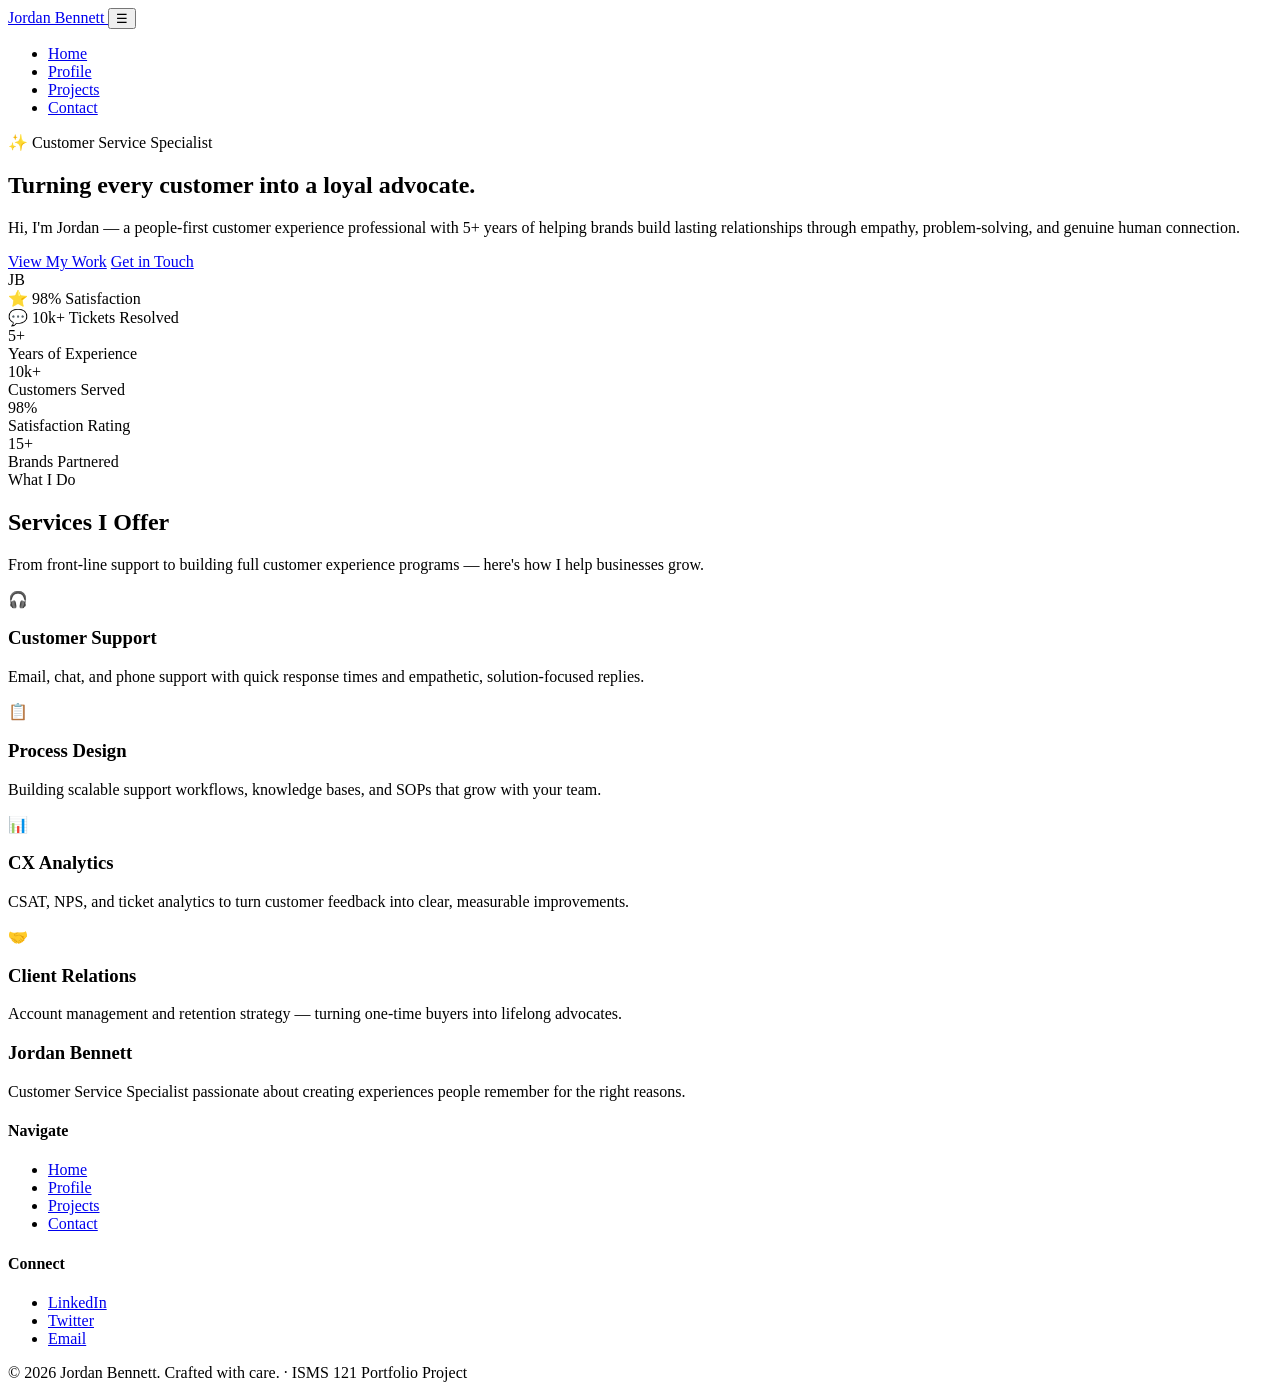
==== index.html @ a8de6290 "Home pages index added" ====
<!DOCTYPE html>
<html lang="en">
<head>
  <meta charset="UTF-8" />
  <meta name="viewport" content="width=device-width, initial-scale=1.0" />
  <meta name="description" content="Portfolio of Jordan Bennett — Customer Service Specialist passionate about creating meaningful customer experiences." />
  <title>Jordan Bennett — Customer Service Specialist</title>
  <link rel="stylesheet" href="styles.css" />
  <link rel="preconnect" href="https://fonts.googleapis.com" />
  <link rel="preconnect" href="https://fonts.gstatic.com" crossorigin />
  <link href="https://fonts.googleapis.com/css2?family=Playfair+Display:ital,wght@0,400;0,700;1,700&family=Poppins:wght@300;400;500;600;700&display=swap" rel="stylesheet" />
</head>
<body>

  <!-- ========== Navigation ========== -->
  <header class="navbar">
    <nav class="nav-wrapper" aria-label="Primary navigation">
      <a href="index.html" class="logo">
        <span class="logo-dot"></span>Jordan Bennett
      </a>
      <button class="menu-toggle" aria-label="Toggle menu" onclick="document.querySelector('.nav-links').classList.toggle('open')">☰</button>
      <ul class="nav-links">
        <li><a href="index.html" class="active">Home</a></li>
        <li><a href="profile.html">Profile</a></li>
        <li><a href="projects.html">Projects</a></li>
        <li><a href="contact.html">Contact</a></li>
      </ul>
    </nav>
  </header>

  <!-- ========== Hero Section ========== -->
  <main>
    <section class="hero">
      <div class="container hero-wrapper">
        <div class="hero-text fade-up">
          <span class="hero-tag">✨ Customer Service Specialist</span>
          <h1>Turning every customer into a <span class="accent">loyal advocate</span>.</h1>
          <p class="hero-subtitle">
            Hi, I'm Jordan — a people-first customer experience professional with 5+ years of
            helping brands build lasting relationships through empathy, problem-solving, and
            genuine human connection.
          </p>
          <div class="hero-cta">
            <a href="projects.html" class="btn">View My Work</a>
            <a href="contact.html" class="btn btn-outline">Get in Touch</a>
          </div>
        </div>

        <div class="hero-image fade-up delay-2">
          <div class="hero-image-wrap">
            <div class="hero-avatar">JB</div>
            <div class="floating-card card-1">
              <span class="emoji">⭐</span>
              <span>98% Satisfaction</span>
            </div>
            <div class="floating-card card-2">
              <span class="emoji">💬</span>
              <span>10k+ Tickets Resolved</span>
            </div>
          </div>
        </div>
      </div>
    </section>

    <!-- ========== Stats Section ========== -->
    <section class="stats">
      <div class="container">
        <div class="stats-grid">
          <div class="stat-item">
            <div class="stat-number">5+</div>
            <div class="stat-label">Years of Experience</div>
          </div>
          <div class="stat-item">
            <div class="stat-number">10k+</div>
            <div class="stat-label">Customers Served</div>
          </div>
          <div class="stat-item">
            <div class="stat-number">98%</div>
            <div class="stat-label">Satisfaction Rating</div>
          </div>
          <div class="stat-item">
            <div class="stat-number">15+</div>
            <div class="stat-label">Brands Partnered</div>
          </div>
        </div>
      </div>
    </section>

    <!-- ========== What I Do Section ========== -->
    <section class="section">
      <div class="container">
        <div class="section-header">
          <span class="section-label">What I Do</span>
          <h2 class="section-title">Services I Offer</h2>
          <p class="section-subtitle">
            From front-line support to building full customer experience programs — here's how I help businesses grow.
          </p>
        </div>

        <div class="skills-grid">
          <article class="skill-card">
            <div class="skill-icon">🎧</div>
            <h3>Customer Support</h3>
            <p>Email, chat, and phone support with quick response times and empathetic, solution-focused replies.</p>
          </article>

          <article class="skill-card">
            <div class="skill-icon">📋</div>
            <h3>Process Design</h3>
            <p>Building scalable support workflows, knowledge bases, and SOPs that grow with your team.</p>
          </article>

          <article class="skill-card">
            <div class="skill-icon">📊</div>
            <h3>CX Analytics</h3>
            <p>CSAT, NPS, and ticket analytics to turn customer feedback into clear, measurable improvements.</p>
          </article>

          <article class="skill-card">
            <div class="skill-icon">🤝</div>
            <h3>Client Relations</h3>
            <p>Account management and retention strategy — turning one-time buyers into lifelong advocates.</p>
          </article>
        </div>
      </div>
    </section>
  </main>

  <!-- ========== Footer ========== -->
  <footer class="footer">
    <div class="container">
      <div class="footer-content">
        <div class="footer-brand">
          <h3>Jordan Bennett</h3>
          <p>Customer Service Specialist passionate about creating experiences people remember for the right reasons.</p>
        </div>
        <div class="footer-links">
          <h4>Navigate</h4>
          <ul>
            <li><a href="index.html">Home</a></li>
            <li><a href="profile.html">Profile</a></li>
            <li><a href="projects.html">Projects</a></li>
            <li><a href="contact.html">Contact</a></li>
          </ul>
        </div>
        <div class="footer-links">
          <h4>Connect</h4>
          <ul>
            <li><a href="#">LinkedIn</a></li>
            <li><a href="#">Twitter</a></li>
            <li><a href="mailto:hello@jordanbennett.com">Email</a></li>
          </ul>
        </div>
      </div>
      <div class="footer-bottom">
        &copy; 2026 Jordan Bennett. Crafted with care. · ISMS 121 Portfolio Project
      </div>
    </div>
  </footer>

</body>
</html>
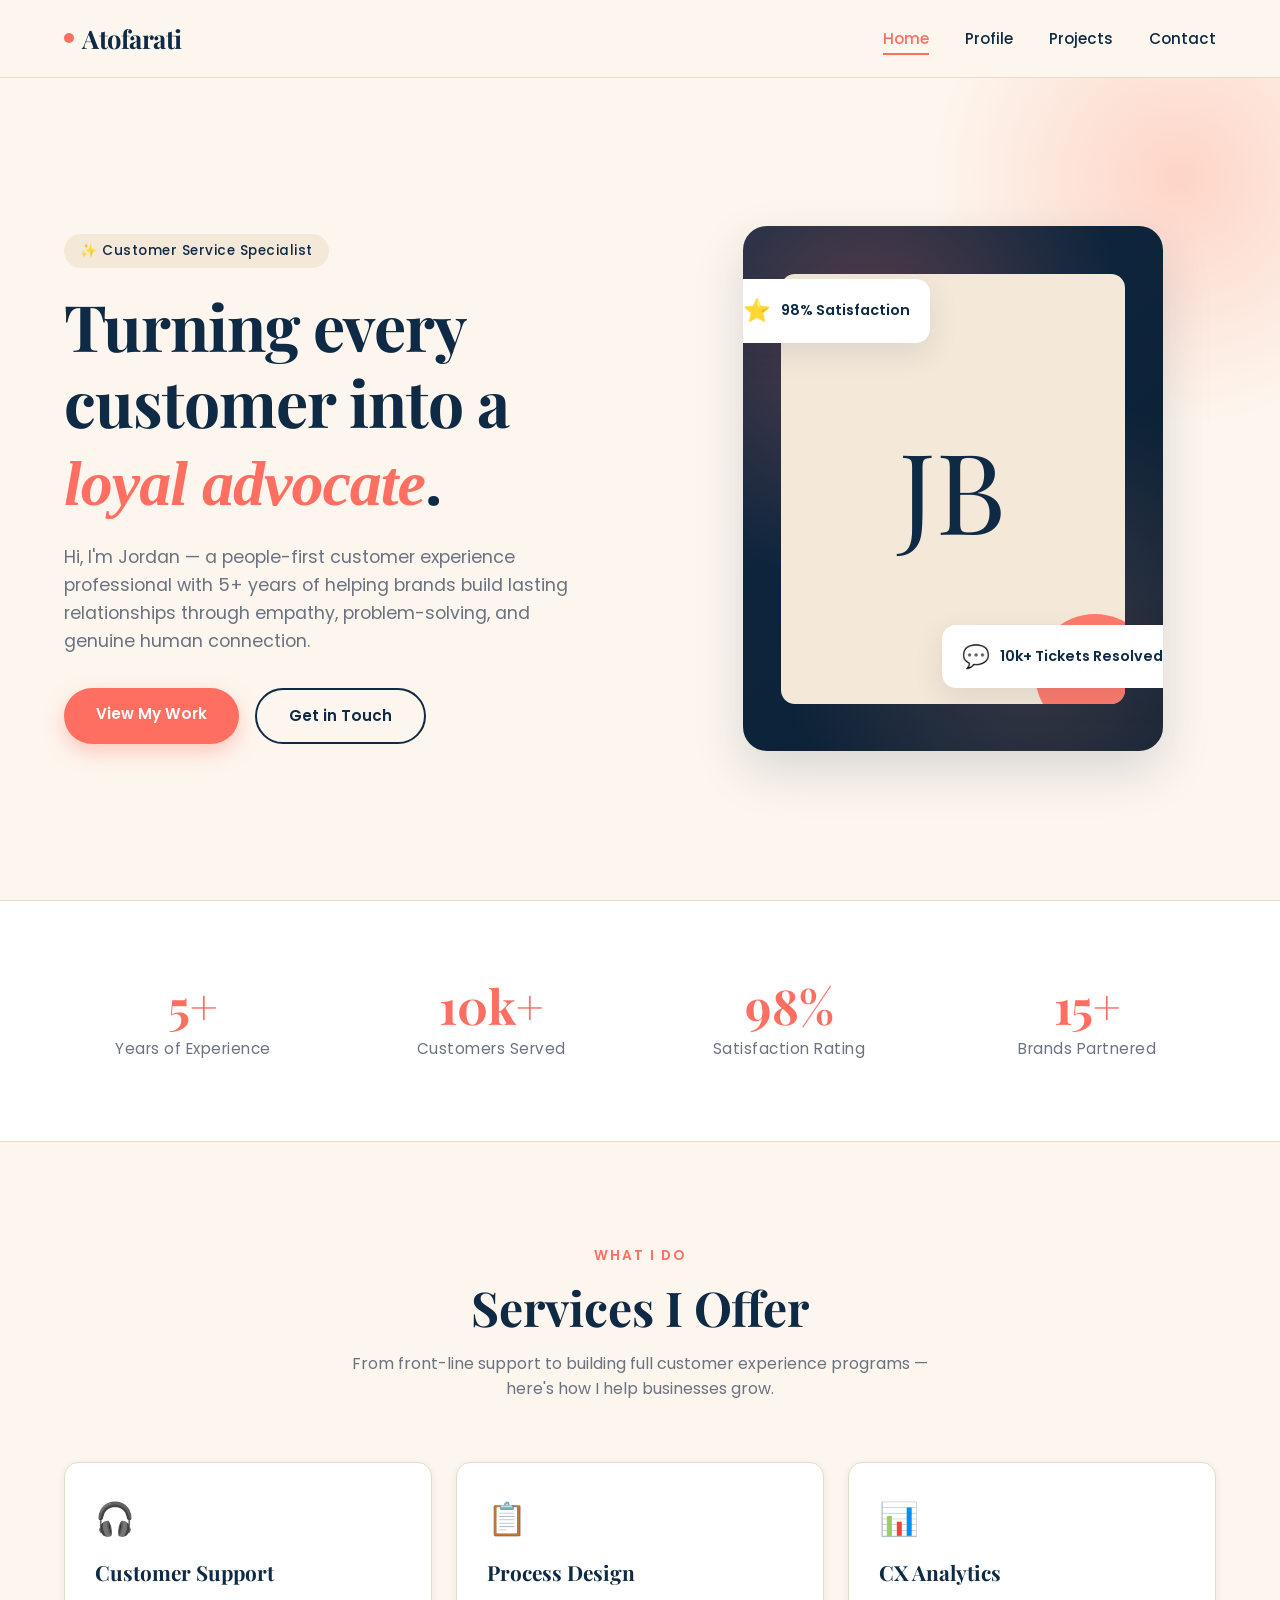
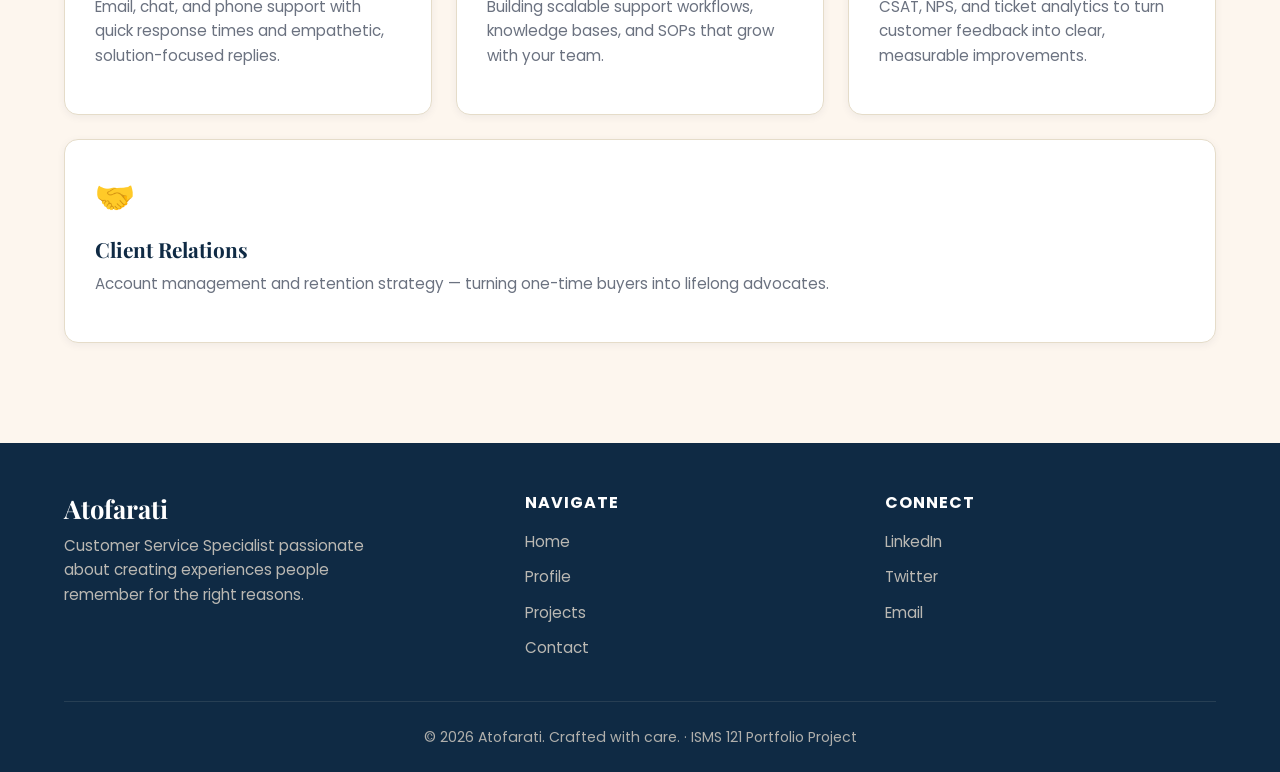
==== commit 2c7fdb0e: "Update index.html" ====
--- a/index.html
+++ b/index.html
@@ -3,8 +3,8 @@
 <head>
   <meta charset="UTF-8" />
   <meta name="viewport" content="width=device-width, initial-scale=1.0" />
-  <meta name="description" content="Portfolio of Jordan Bennett — Customer Service Specialist passionate about creating meaningful customer experiences." />
-  <title>Jordan Bennett — Customer Service Specialist</title>
+  <meta name="description" content="Portfolio of Atofarati — Customer Service Specialist passionate about creating meaningful customer experiences." />
+  <title>Atofarati — Customer Service Specialist</title>
   <link rel="stylesheet" href="styles.css" />
   <link rel="preconnect" href="https://fonts.googleapis.com" />
   <link rel="preconnect" href="https://fonts.gstatic.com" crossorigin />
@@ -16,7 +16,7 @@
   <header class="navbar">
     <nav class="nav-wrapper" aria-label="Primary navigation">
       <a href="index.html" class="logo">
-        <span class="logo-dot"></span>Jordan Bennett
+        <span class="logo-dot"></span>Atofarati
       </a>
       <button class="menu-toggle" aria-label="Toggle menu" onclick="document.querySelector('.nav-links').classList.toggle('open')">☰</button>
       <ul class="nav-links">
@@ -131,7 +131,7 @@
     <div class="container">
       <div class="footer-content">
         <div class="footer-brand">
-          <h3>Jordan Bennett</h3>
+          <h3>Atofarati</h3>
           <p>Customer Service Specialist passionate about creating experiences people remember for the right reasons.</p>
         </div>
         <div class="footer-links">
@@ -153,7 +153,7 @@
         </div>
       </div>
       <div class="footer-bottom">
-        &copy; 2026 Jordan Bennett. Crafted with care. · ISMS 121 Portfolio Project
+        &copy; 2026 Atofarati. Crafted with care. · ISMS 121 Portfolio Project
       </div>
     </div>
   </footer>
--- a/styles.css
+++ b/styles.css
@@ -0,0 +1,1042 @@
+/* ============================================
+   Portfolio — Customer Service Specialist
+   Author: [Your Name]
+   Stylesheet: styles.css
+   ============================================ */
+
+/* ---------- Root Variables ---------- */
+:root {
+  --navy: #0f2a44;
+  --navy-deep: #0a1d30;
+  --coral: #ff6f61;
+  --coral-soft: #ffa38d;
+  --cream: #fdf6ee;
+  --sand: #f4e8d8;
+  --ink: #1a1a1a;
+  --muted: #6b7280;
+  --line: #e5dcc9;
+  --white: #ffffff;
+
+  --font-display: 'Playfair Display', 'Georgia', serif;
+  --font-body: 'Poppins', 'Segoe UI', Tahoma, sans-serif;
+
+  --shadow-sm: 0 2px 8px rgba(15, 42, 68, 0.06);
+  --shadow-md: 0 10px 30px rgba(15, 42, 68, 0.1);
+  --shadow-lg: 0 20px 50px rgba(15, 42, 68, 0.15);
+
+  --radius-sm: 8px;
+  --radius-md: 14px;
+  --radius-lg: 24px;
+
+  --transition: all 0.35s cubic-bezier(0.4, 0, 0.2, 1);
+}
+
+/* ---------- Reset ---------- */
+* {
+  margin: 0;
+  padding: 0;
+  box-sizing: border-box;
+}
+
+html {
+  scroll-behavior: smooth;
+}
+
+body {
+  font-family: var(--font-body);
+  color: var(--ink);
+  background: var(--cream);
+  line-height: 1.6;
+  min-height: 100vh;
+  display: flex;
+  flex-direction: column;
+  overflow-x: hidden;
+}
+
+img {
+  max-width: 100%;
+  display: block;
+}
+
+a {
+  text-decoration: none;
+  color: inherit;
+}
+
+h1, h2, h3, h4 {
+  font-family: var(--font-display);
+  font-weight: 700;
+  line-height: 1.2;
+  color: var(--navy);
+}
+
+.container {
+  width: 100%;
+  max-width: 1200px;
+  margin: 0 auto;
+  padding: 0 24px;
+}
+
+/* ---------- Navigation Bar ---------- */
+.navbar {
+  position: sticky;
+  top: 0;
+  z-index: 100;
+  background: rgba(253, 246, 238, 0.92);
+  backdrop-filter: blur(12px);
+  -webkit-backdrop-filter: blur(12px);
+  border-bottom: 1px solid var(--line);
+}
+
+.nav-wrapper {
+  display: flex;
+  justify-content: space-between;
+  align-items: center;
+  padding: 18px 24px;
+  max-width: 1200px;
+  margin: 0 auto;
+}
+
+.logo {
+  font-family: var(--font-display);
+  font-size: 1.6rem;
+  font-weight: 700;
+  color: var(--navy);
+  letter-spacing: -0.5px;
+  display: flex;
+  align-items: center;
+  gap: 8px;
+}
+
+.logo-dot {
+  width: 10px;
+  height: 10px;
+  background: var(--coral);
+  border-radius: 50%;
+  display: inline-block;
+}
+
+.nav-links {
+  display: flex;
+  gap: 36px;
+  list-style: none;
+  align-items: center;
+}
+
+.nav-links a {
+  font-size: 0.95rem;
+  font-weight: 500;
+  color: var(--navy);
+  position: relative;
+  padding: 6px 0;
+  transition: var(--transition);
+}
+
+.nav-links a::after {
+  content: '';
+  position: absolute;
+  bottom: 0;
+  left: 0;
+  width: 0;
+  height: 2px;
+  background: var(--coral);
+  transition: var(--transition);
+}
+
+.nav-links a:hover::after,
+.nav-links a.active::after {
+  width: 100%;
+}
+
+.nav-links a.active {
+  color: var(--coral);
+}
+
+.menu-toggle {
+  display: none;
+  background: none;
+  border: none;
+  font-size: 1.5rem;
+  cursor: pointer;
+  color: var(--navy);
+}
+
+/* ---------- Buttons ---------- */
+.btn {
+  display: inline-block;
+  padding: 14px 32px;
+  background: var(--coral);
+  color: var(--white);
+  font-weight: 600;
+  font-size: 0.95rem;
+  border-radius: 50px;
+  border: none;
+  cursor: pointer;
+  transition: var(--transition);
+  box-shadow: 0 8px 20px rgba(255, 111, 97, 0.35);
+}
+
+.btn:hover {
+  background: var(--navy);
+  transform: translateY(-2px);
+  box-shadow: 0 12px 24px rgba(15, 42, 68, 0.25);
+}
+
+.btn-outline {
+  background: transparent;
+  color: var(--navy);
+  border: 2px solid var(--navy);
+  box-shadow: none;
+}
+
+.btn-outline:hover {
+  background: var(--navy);
+  color: var(--white);
+}
+
+/* ---------- Hero (Home) ---------- */
+.hero {
+  display: flex;
+  align-items: center;
+  min-height: calc(100vh - 78px);
+  padding: 60px 0;
+  position: relative;
+  overflow: hidden;
+}
+
+.hero::before {
+  content: '';
+  position: absolute;
+  top: -150px;
+  right: -150px;
+  width: 500px;
+  height: 500px;
+  background: radial-gradient(circle, var(--coral-soft) 0%, transparent 70%);
+  opacity: 0.4;
+  border-radius: 50%;
+  z-index: 0;
+}
+
+.hero-wrapper {
+  display: flex;
+  align-items: center;
+  gap: 60px;
+  flex-wrap: wrap;
+  position: relative;
+  z-index: 1;
+}
+
+.hero-text {
+  flex: 1 1 420px;
+}
+
+.hero-tag {
+  display: inline-block;
+  padding: 6px 16px;
+  background: var(--sand);
+  color: var(--navy);
+  font-size: 0.85rem;
+  font-weight: 500;
+  border-radius: 50px;
+  margin-bottom: 20px;
+  letter-spacing: 0.5px;
+}
+
+.hero h1 {
+  font-size: clamp(2.5rem, 5vw, 4rem);
+  margin-bottom: 20px;
+  letter-spacing: -1px;
+}
+
+.hero h1 .accent {
+  color: var(--coral);
+  font-style: italic;
+}
+
+.hero-subtitle {
+  font-size: 1.1rem;
+  color: var(--muted);
+  margin-bottom: 32px;
+  max-width: 520px;
+}
+
+.hero-cta {
+  display: flex;
+  gap: 16px;
+  flex-wrap: wrap;
+}
+
+.hero-image {
+  flex: 1 1 380px;
+  display: flex;
+  justify-content: center;
+  align-items: center;
+  position: relative;
+}
+
+.hero-image-wrap {
+  width: 100%;
+  max-width: 420px;
+  aspect-ratio: 4 / 5;
+  border-radius: var(--radius-lg);
+  background: linear-gradient(135deg, var(--navy) 0%, var(--navy-deep) 100%);
+  overflow: hidden;
+  position: relative;
+  box-shadow: var(--shadow-lg);
+  display: flex;
+  align-items: center;
+  justify-content: center;
+}
+
+.hero-image-wrap::before {
+  content: '';
+  position: absolute;
+  inset: 0;
+  background:
+    radial-gradient(circle at 30% 20%, rgba(255, 111, 97, 0.3) 0%, transparent 50%),
+    radial-gradient(circle at 70% 80%, rgba(255, 163, 141, 0.2) 0%, transparent 50%);
+}
+
+.hero-avatar {
+  width: 82%;
+  height: 82%;
+  border-radius: var(--radius-md);
+  background: var(--sand);
+  display: flex;
+  align-items: center;
+  justify-content: center;
+  font-family: var(--font-display);
+  font-size: 7rem;
+  color: var(--navy);
+  position: relative;
+  z-index: 1;
+  overflow: hidden;
+}
+
+.hero-avatar::after {
+  content: '';
+  position: absolute;
+  bottom: -30px;
+  right: -30px;
+  width: 120px;
+  height: 120px;
+  background: var(--coral);
+  border-radius: 50%;
+  opacity: 0.9;
+}
+
+.floating-card {
+  position: absolute;
+  background: var(--white);
+  padding: 14px 20px;
+  border-radius: var(--radius-md);
+  box-shadow: var(--shadow-md);
+  display: flex;
+  align-items: center;
+  gap: 10px;
+  font-size: 0.9rem;
+  font-weight: 600;
+  color: var(--navy);
+  z-index: 2;
+  animation: float 4s ease-in-out infinite;
+}
+
+.floating-card.card-1 {
+  top: 10%;
+  left: -20px;
+}
+
+.floating-card.card-2 {
+  bottom: 12%;
+  right: -20px;
+  animation-delay: 2s;
+}
+
+.floating-card .emoji {
+  font-size: 1.4rem;
+}
+
+@keyframes float {
+  0%, 100% { transform: translateY(0); }
+  50% { transform: translateY(-12px); }
+}
+
+/* ---------- Stats Section ---------- */
+.stats {
+  padding: 80px 0;
+  background: var(--white);
+  border-top: 1px solid var(--line);
+  border-bottom: 1px solid var(--line);
+}
+
+.stats-grid {
+  display: flex;
+  justify-content: space-around;
+  flex-wrap: wrap;
+  gap: 40px;
+  text-align: center;
+}
+
+.stat-item {
+  flex: 1 1 200px;
+}
+
+.stat-number {
+  font-family: var(--font-display);
+  font-size: 3rem;
+  font-weight: 700;
+  color: var(--coral);
+  line-height: 1;
+}
+
+.stat-label {
+  margin-top: 8px;
+  color: var(--muted);
+  font-size: 0.95rem;
+  letter-spacing: 0.5px;
+}
+
+/* ---------- Section Headers ---------- */
+.section {
+  padding: 100px 0;
+}
+
+.section-header {
+  text-align: center;
+  margin-bottom: 60px;
+}
+
+.section-label {
+  display: inline-block;
+  font-size: 0.85rem;
+  font-weight: 600;
+  color: var(--coral);
+  letter-spacing: 2px;
+  text-transform: uppercase;
+  margin-bottom: 12px;
+}
+
+.section-title {
+  font-size: clamp(2rem, 4vw, 3rem);
+  margin-bottom: 14px;
+}
+
+.section-subtitle {
+  color: var(--muted);
+  max-width: 600px;
+  margin: 0 auto;
+}
+
+/* ---------- Profile / Skills Page ---------- */
+.profile-hero {
+  padding: 80px 0 40px;
+  text-align: center;
+}
+
+.profile-summary {
+  max-width: 800px;
+  margin: 0 auto 60px;
+  padding: 0 24px;
+}
+
+.profile-summary p {
+  font-size: 1.1rem;
+  color: var(--muted);
+  line-height: 1.8;
+  margin-bottom: 16px;
+}
+
+.skills-grid {
+  display: flex;
+  flex-wrap: wrap;
+  gap: 24px;
+  margin-top: 40px;
+}
+
+.skill-card {
+  flex: 1 1 280px;
+  background: var(--white);
+  padding: 30px;
+  border-radius: var(--radius-md);
+  box-shadow: var(--shadow-sm);
+  border: 1px solid var(--line);
+  transition: var(--transition);
+  position: relative;
+  overflow: hidden;
+}
+
+.skill-card::before {
+  content: '';
+  position: absolute;
+  top: 0;
+  left: 0;
+  width: 4px;
+  height: 100%;
+  background: var(--coral);
+  transform: scaleY(0);
+  transform-origin: top;
+  transition: var(--transition);
+}
+
+.skill-card:hover::before {
+  transform: scaleY(1);
+}
+
+.skill-card:hover {
+  transform: translateY(-6px);
+  box-shadow: var(--shadow-md);
+}
+
+.skill-icon {
+  font-size: 2rem;
+  margin-bottom: 16px;
+}
+
+.skill-card h3 {
+  font-size: 1.3rem;
+  margin-bottom: 10px;
+}
+
+.skill-card p {
+  color: var(--muted);
+  font-size: 0.95rem;
+  margin-bottom: 16px;
+}
+
+.skill-bar {
+  width: 100%;
+  height: 8px;
+  background: var(--sand);
+  border-radius: 50px;
+  overflow: hidden;
+}
+
+.skill-bar-fill {
+  height: 100%;
+  background: linear-gradient(90deg, var(--coral) 0%, var(--coral-soft) 100%);
+  border-radius: 50px;
+  transition: width 1s ease;
+}
+
+.skill-percent {
+  font-size: 0.85rem;
+  color: var(--navy);
+  font-weight: 600;
+  margin-top: 8px;
+  display: inline-block;
+}
+
+/* Tags */
+.tags-wrap {
+  display: flex;
+  flex-wrap: wrap;
+  gap: 10px;
+  justify-content: center;
+  margin-top: 40px;
+}
+
+.tag {
+  padding: 8px 18px;
+  background: var(--white);
+  border: 1px solid var(--line);
+  border-radius: 50px;
+  font-size: 0.9rem;
+  color: var(--navy);
+  font-weight: 500;
+  transition: var(--transition);
+}
+
+.tag:hover {
+  background: var(--navy);
+  color: var(--white);
+  border-color: var(--navy);
+  transform: translateY(-2px);
+}
+
+/* Experience Timeline */
+.experience {
+  margin-top: 80px;
+}
+
+.timeline {
+  display: flex;
+  flex-direction: column;
+  gap: 24px;
+  max-width: 800px;
+  margin: 40px auto 0;
+}
+
+.timeline-item {
+  background: var(--white);
+  padding: 28px;
+  border-radius: var(--radius-md);
+  border-left: 4px solid var(--coral);
+  box-shadow: var(--shadow-sm);
+  transition: var(--transition);
+}
+
+.timeline-item:hover {
+  transform: translateX(6px);
+  box-shadow: var(--shadow-md);
+}
+
+.timeline-date {
+  font-size: 0.85rem;
+  color: var(--coral);
+  font-weight: 600;
+  letter-spacing: 1px;
+  text-transform: uppercase;
+}
+
+.timeline-item h3 {
+  font-size: 1.2rem;
+  margin: 8px 0 4px;
+}
+
+.timeline-company {
+  color: var(--muted);
+  font-size: 0.95rem;
+  margin-bottom: 10px;
+}
+
+.timeline-item p {
+  color: var(--ink);
+  font-size: 0.95rem;
+}
+
+/* ---------- Projects Page ---------- */
+.projects-grid {
+  display: grid;
+  grid-template-columns: repeat(auto-fit, minmax(320px, 1fr));
+  gap: 30px;
+  margin-top: 40px;
+}
+
+.project-card {
+  background: var(--white);
+  border-radius: var(--radius-md);
+  overflow: hidden;
+  box-shadow: var(--shadow-sm);
+  border: 1px solid var(--line);
+  transition: var(--transition);
+  display: flex;
+  flex-direction: column;
+}
+
+.project-card:hover {
+  transform: translateY(-8px);
+  box-shadow: var(--shadow-lg);
+}
+
+.project-image {
+  width: 100%;
+  aspect-ratio: 16 / 10;
+  overflow: hidden;
+  position: relative;
+}
+
+.project-image img {
+  width: 100%;
+  height: 100%;
+  object-fit: cover;
+  transition: transform 0.6s ease;
+}
+
+.project-card:hover .project-image img {
+  transform: scale(1.08);
+}
+
+.project-info {
+  padding: 24px;
+  flex: 1;
+  display: flex;
+  flex-direction: column;
+}
+
+.project-category {
+  font-size: 0.8rem;
+  color: var(--coral);
+  font-weight: 600;
+  letter-spacing: 1.5px;
+  text-transform: uppercase;
+  margin-bottom: 8px;
+}
+
+.project-info h3 {
+  font-size: 1.35rem;
+  margin-bottom: 10px;
+}
+
+.project-info p {
+  color: var(--muted);
+  font-size: 0.95rem;
+  flex: 1;
+}
+
+.project-meta {
+  margin-top: 16px;
+  padding-top: 16px;
+  border-top: 1px solid var(--line);
+  display: flex;
+  justify-content: space-between;
+  align-items: center;
+  font-size: 0.85rem;
+  color: var(--muted);
+}
+
+.project-meta .arrow {
+  color: var(--coral);
+  font-weight: 600;
+}
+
+/* ---------- Contact Page ---------- */
+.contact-wrap {
+  display: flex;
+  gap: 60px;
+  flex-wrap: wrap;
+  align-items: flex-start;
+  margin-top: 40px;
+}
+
+.contact-info {
+  flex: 1 1 340px;
+}
+
+.contact-info h2 {
+  font-size: 2rem;
+  margin-bottom: 16px;
+}
+
+.contact-info > p {
+  color: var(--muted);
+  margin-bottom: 32px;
+  line-height: 1.7;
+}
+
+.contact-detail {
+  display: flex;
+  align-items: flex-start;
+  gap: 16px;
+  padding: 20px 0;
+  border-bottom: 1px solid var(--line);
+}
+
+.contact-detail:last-child {
+  border-bottom: none;
+}
+
+.contact-icon {
+  width: 44px;
+  height: 44px;
+  background: var(--sand);
+  border-radius: 50%;
+  display: flex;
+  align-items: center;
+  justify-content: center;
+  font-size: 1.1rem;
+  flex-shrink: 0;
+}
+
+.contact-detail h4 {
+  font-family: var(--font-body);
+  font-size: 0.85rem;
+  color: var(--muted);
+  text-transform: uppercase;
+  letter-spacing: 1px;
+  font-weight: 500;
+  margin-bottom: 4px;
+}
+
+.contact-detail p {
+  font-size: 1rem;
+  color: var(--navy);
+  font-weight: 500;
+}
+
+.contact-form {
+  flex: 1 1 400px;
+  background: var(--white);
+  padding: 40px;
+  border-radius: var(--radius-lg);
+  box-shadow: var(--shadow-md);
+  border: 1px solid var(--line);
+}
+
+.form-group {
+  margin-bottom: 22px;
+}
+
+.form-group label {
+  display: block;
+  font-size: 0.9rem;
+  font-weight: 500;
+  color: var(--navy);
+  margin-bottom: 8px;
+}
+
+.form-group input,
+.form-group textarea,
+.form-group select {
+  width: 100%;
+  padding: 14px 16px;
+  border: 1.5px solid var(--line);
+  border-radius: var(--radius-sm);
+  font-family: var(--font-body);
+  font-size: 0.95rem;
+  color: var(--ink);
+  background: var(--cream);
+  transition: var(--transition);
+}
+
+.form-group input:focus,
+.form-group textarea:focus,
+.form-group select:focus {
+  outline: none;
+  border-color: var(--coral);
+  background: var(--white);
+  box-shadow: 0 0 0 4px rgba(255, 111, 97, 0.12);
+}
+
+.form-group textarea {
+  resize: vertical;
+  min-height: 130px;
+}
+
+.form-row {
+  display: flex;
+  gap: 20px;
+}
+
+.form-row .form-group {
+  flex: 1;
+}
+
+.form-group .btn {
+  width: 100%;
+  padding: 16px;
+  font-size: 1rem;
+}
+
+/* ---------- Footer ---------- */
+.footer {
+  margin-top: auto;
+  background: var(--navy);
+  color: var(--sand);
+  padding: 50px 0 24px;
+}
+
+.footer-content {
+  display: flex;
+  justify-content: space-between;
+  flex-wrap: wrap;
+  gap: 30px;
+  margin-bottom: 30px;
+}
+
+.footer-brand {
+  flex: 1 1 300px;
+}
+
+.footer-brand h3 {
+  color: var(--white);
+  font-size: 1.6rem;
+  margin-bottom: 10px;
+}
+
+.footer-brand p {
+  color: var(--sand);
+  opacity: 0.75;
+  font-size: 0.95rem;
+  max-width: 340px;
+}
+
+.footer-links {
+  flex: 1 1 200px;
+}
+
+.footer-links h4 {
+  color: var(--white);
+  font-family: var(--font-body);
+  font-size: 1rem;
+  margin-bottom: 16px;
+  letter-spacing: 1px;
+  text-transform: uppercase;
+}
+
+.footer-links ul {
+  list-style: none;
+}
+
+.footer-links li {
+  margin-bottom: 10px;
+}
+
+.footer-links a {
+  color: var(--sand);
+  opacity: 0.75;
+  font-size: 0.95rem;
+  transition: var(--transition);
+}
+
+.footer-links a:hover {
+  color: var(--coral);
+  opacity: 1;
+  padding-left: 6px;
+}
+
+.footer-bottom {
+  border-top: 1px solid rgba(244, 232, 216, 0.15);
+  padding-top: 24px;
+  text-align: center;
+  font-size: 0.88rem;
+  color: var(--sand);
+  opacity: 0.7;
+}
+
+/* ---------- Animations ---------- */
+@keyframes fadeUp {
+  from {
+    opacity: 0;
+    transform: translateY(30px);
+  }
+  to {
+    opacity: 1;
+    transform: translateY(0);
+  }
+}
+
+.fade-up {
+  animation: fadeUp 0.8s ease forwards;
+}
+
+.delay-1 { animation-delay: 0.15s; opacity: 0; }
+.delay-2 { animation-delay: 0.3s; opacity: 0; }
+.delay-3 { animation-delay: 0.45s; opacity: 0; }
+
+/* ---------- Responsive: Tablet ---------- */
+@media (max-width: 900px) {
+  .hero-wrapper {
+    gap: 40px;
+  }
+
+  .hero-image-wrap {
+    max-width: 340px;
+  }
+
+  .section {
+    padding: 70px 0;
+  }
+
+  .contact-form {
+    padding: 30px;
+  }
+}
+
+/* ---------- Responsive: Mobile ---------- */
+@media (max-width: 720px) {
+  .menu-toggle {
+    display: block;
+  }
+
+  .nav-links {
+    position: absolute;
+    top: 100%;
+    left: 0;
+    right: 0;
+    background: var(--cream);
+    flex-direction: column;
+    gap: 0;
+    padding: 0;
+    max-height: 0;
+    overflow: hidden;
+    transition: max-height 0.4s ease;
+    border-bottom: 1px solid var(--line);
+  }
+
+  .nav-links.open {
+    max-height: 400px;
+    padding: 10px 0;
+  }
+
+  .nav-links li {
+    width: 100%;
+    text-align: center;
+  }
+
+  .nav-links a {
+    display: block;
+    padding: 14px 20px;
+    width: 100%;
+  }
+
+  .nav-links a::after {
+    display: none;
+  }
+
+  .hero {
+    min-height: auto;
+    padding: 40px 0 60px;
+    text-align: center;
+  }
+
+  .hero-subtitle {
+    margin-left: auto;
+    margin-right: auto;
+  }
+
+  .hero-cta {
+    justify-content: center;
+  }
+
+  .hero-image-wrap {
+    max-width: 280px;
+  }
+
+  .floating-card {
+    display: none;
+  }
+
+  .section {
+    padding: 60px 0;
+  }
+
+  .section-header {
+    margin-bottom: 40px;
+  }
+
+  .form-row {
+    flex-direction: column;
+    gap: 0;
+  }
+
+  .contact-form {
+    padding: 24px;
+  }
+
+  .stat-number {
+    font-size: 2.3rem;
+  }
+
+  .footer-content {
+    text-align: center;
+  }
+
+  .footer-brand p {
+    margin: 0 auto;
+  }
+}
+
+@media (max-width: 420px) {
+  .container {
+    padding: 0 18px;
+  }
+
+  .hero h1 {
+    font-size: 2.2rem;
+  }
+
+  .btn {
+    padding: 12px 24px;
+    font-size: 0.9rem;
+  }
+}
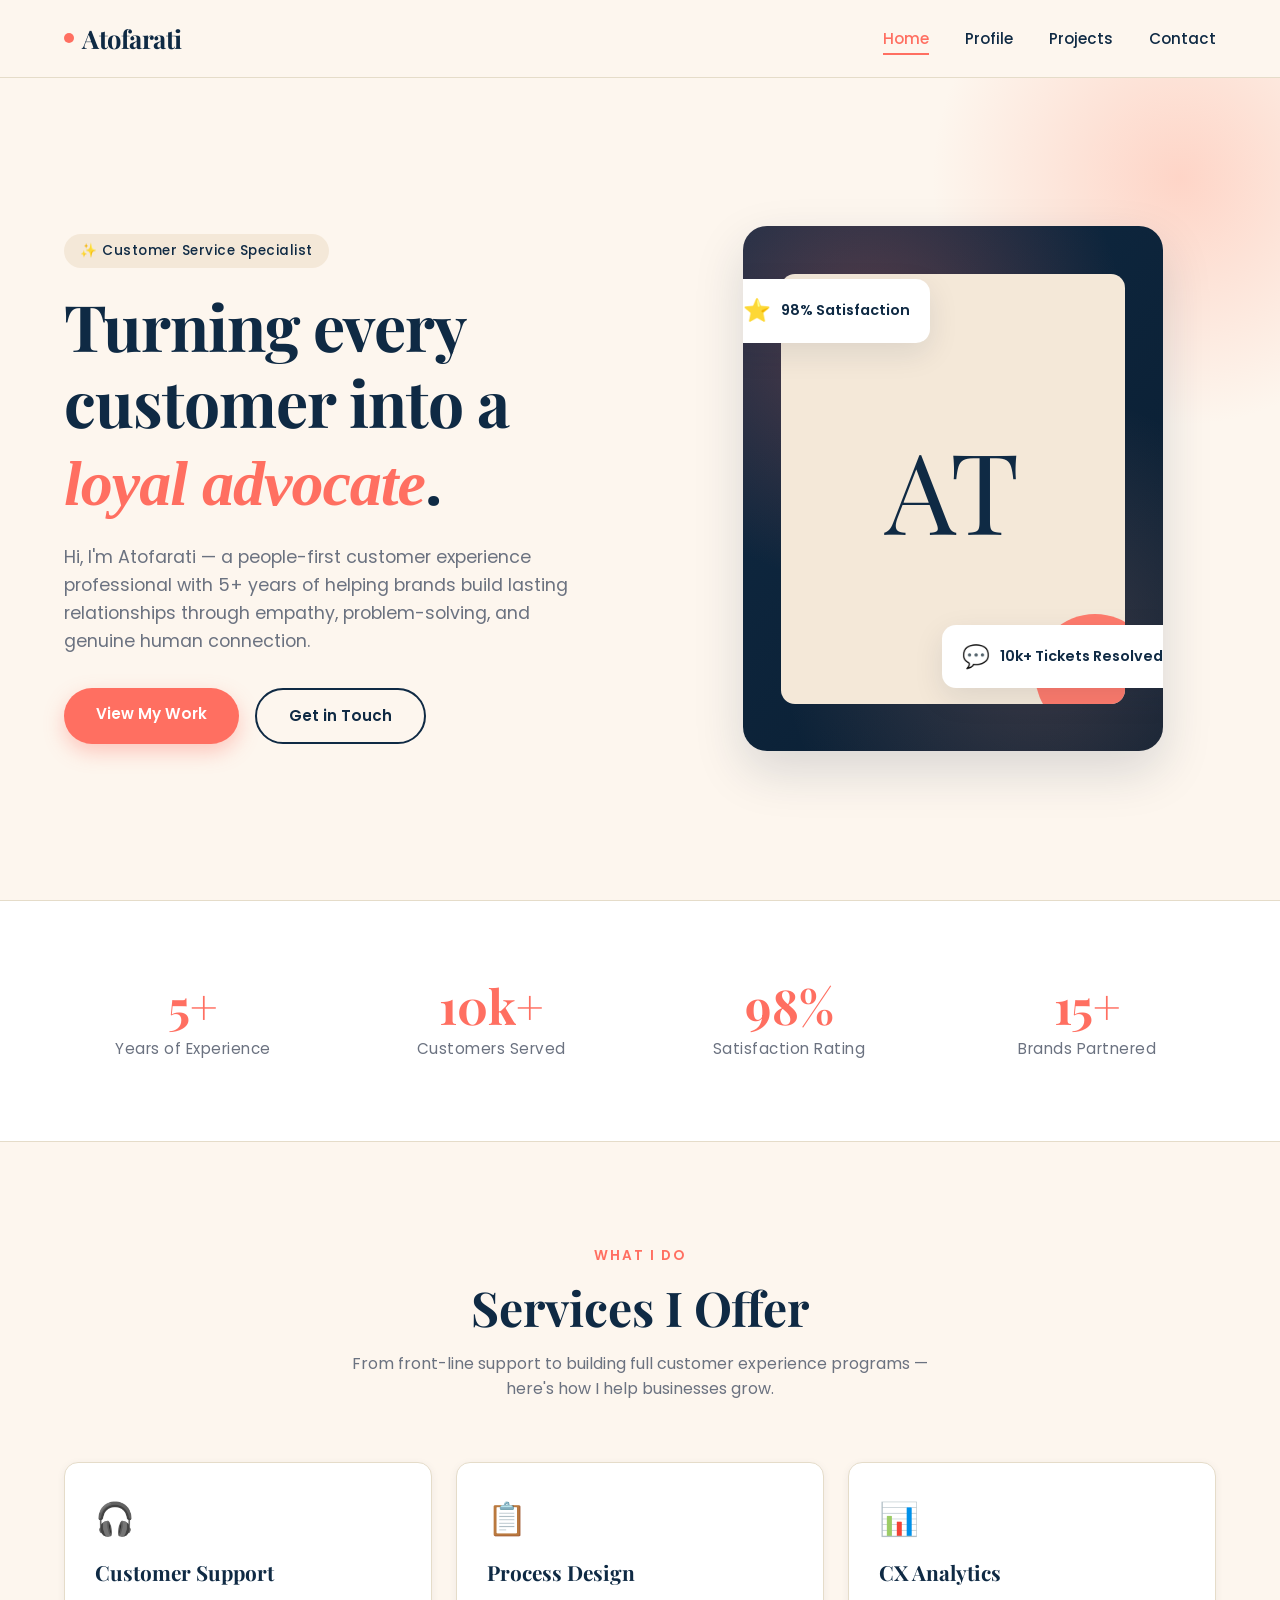
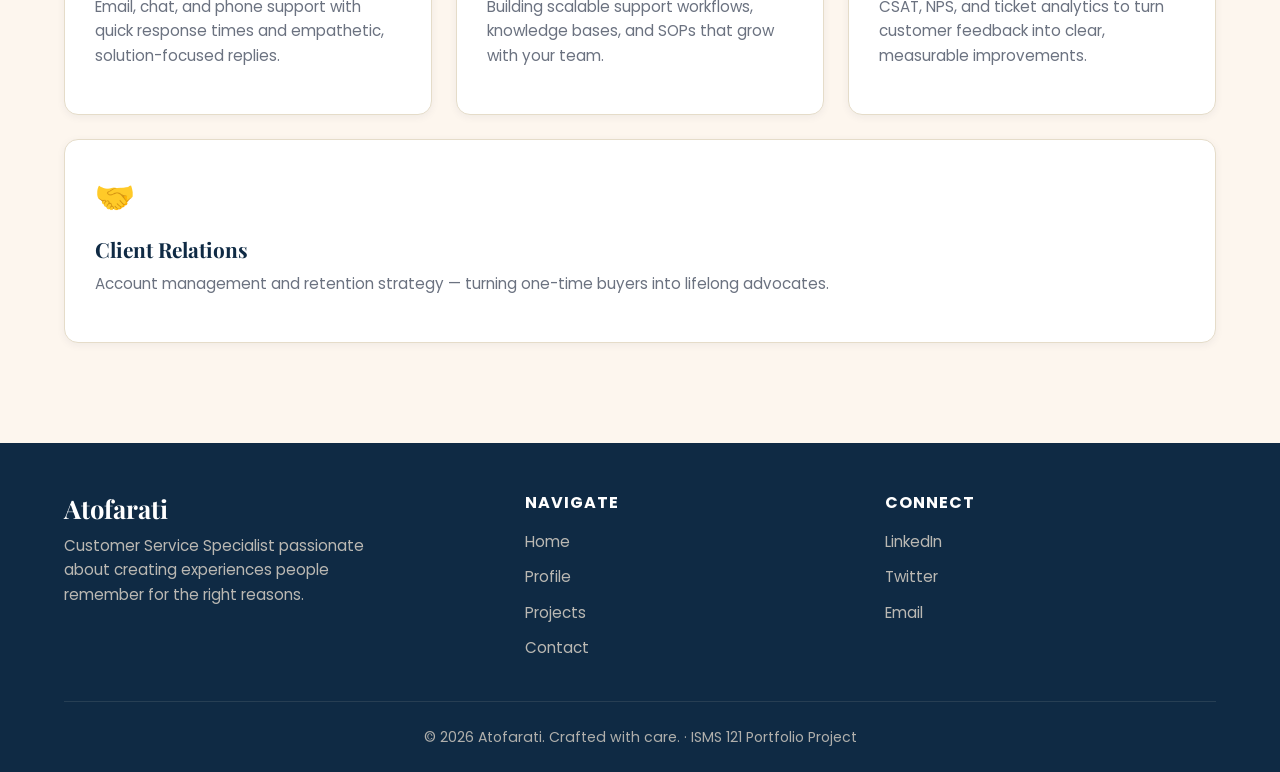
==== commit 98958672: "Update index.html" ====
--- a/index.html
+++ b/index.html
@@ -36,7 +36,7 @@
           <span class="hero-tag">✨ Customer Service Specialist</span>
           <h1>Turning every customer into a <span class="accent">loyal advocate</span>.</h1>
           <p class="hero-subtitle">
-            Hi, I'm Jordan — a people-first customer experience professional with 5+ years of
+            Hi, I'm Atofarati — a people-first customer experience professional with 5+ years of
             helping brands build lasting relationships through empathy, problem-solving, and
             genuine human connection.
           </p>
@@ -48,7 +48,7 @@
 
         <div class="hero-image fade-up delay-2">
           <div class="hero-image-wrap">
-            <div class="hero-avatar">JB</div>
+            <div class="hero-avatar">AT</div>
             <div class="floating-card card-1">
               <span class="emoji">⭐</span>
               <span>98% Satisfaction</span>
@@ -148,7 +148,7 @@
           <ul>
             <li><a href="#">LinkedIn</a></li>
             <li><a href="#">Twitter</a></li>
-            <li><a href="mailto:hello@jordanbennett.com">Email</a></li>
+            <li><a href="mailto:hello@Atofaratibennett.com">Email</a></li>
           </ul>
         </div>
       </div>
--- a/styles.css
+++ b/styles.css
@@ -1,6 +1,6 @@
 /* ============================================
    Portfolio — Customer Service Specialist
-   Author: [Your Name]
+   Author: Atofarati
    Stylesheet: styles.css
    ============================================ */
 
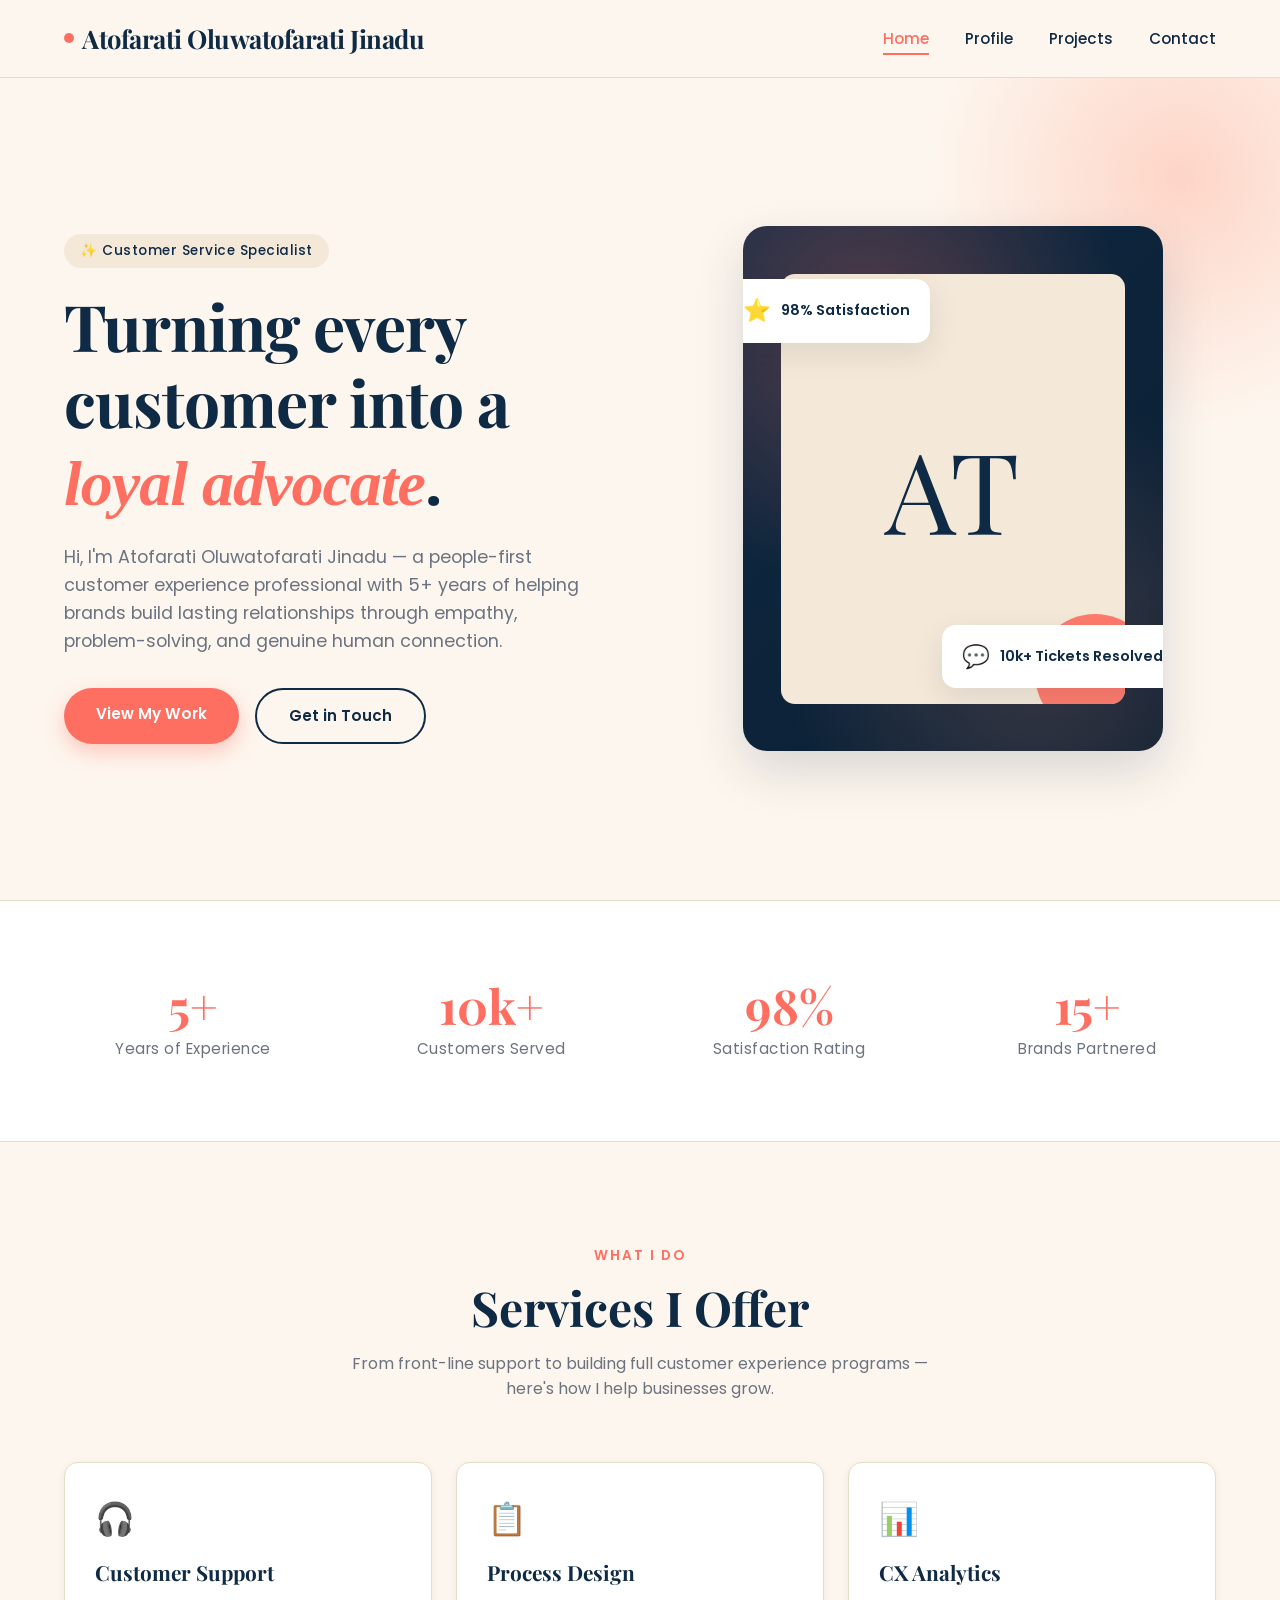
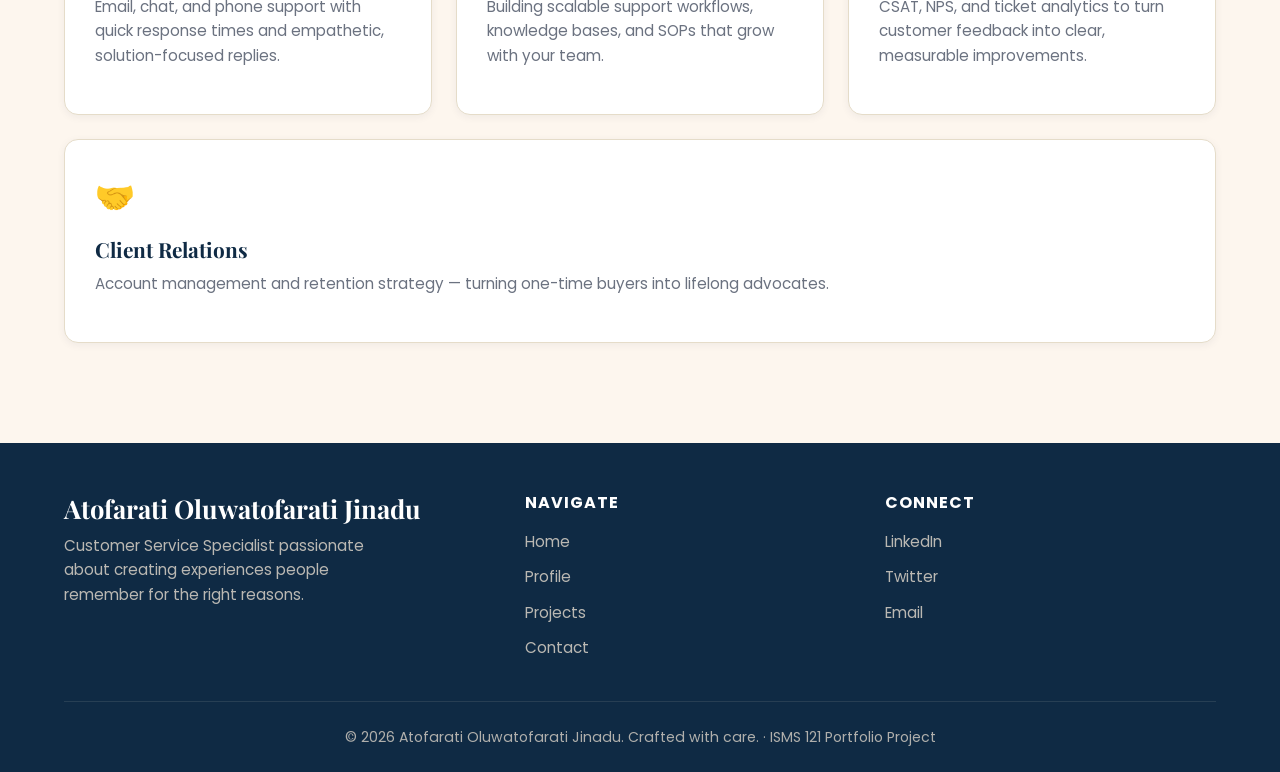
==== commit c5539dff: "Update index.html" ====
--- a/index.html
+++ b/index.html
@@ -3,8 +3,8 @@
 <head>
   <meta charset="UTF-8" />
   <meta name="viewport" content="width=device-width, initial-scale=1.0" />
-  <meta name="description" content="Portfolio of Atofarati — Customer Service Specialist passionate about creating meaningful customer experiences." />
-  <title>Atofarati — Customer Service Specialist</title>
+  <meta name="description" content="Portfolio of Atofarati Oluwatofarati Jinadu — Customer Service Specialist passionate about creating meaningful customer experiences." />
+  <title>Atofarati Oluwatofarati Jinadu — Customer Service Specialist</title>
   <link rel="stylesheet" href="styles.css" />
   <link rel="preconnect" href="https://fonts.googleapis.com" />
   <link rel="preconnect" href="https://fonts.gstatic.com" crossorigin />
@@ -16,7 +16,7 @@
   <header class="navbar">
     <nav class="nav-wrapper" aria-label="Primary navigation">
       <a href="index.html" class="logo">
-        <span class="logo-dot"></span>Atofarati
+        <span class="logo-dot"></span>Atofarati Oluwatofarati Jinadu
       </a>
       <button class="menu-toggle" aria-label="Toggle menu" onclick="document.querySelector('.nav-links').classList.toggle('open')">☰</button>
       <ul class="nav-links">
@@ -36,7 +36,7 @@
           <span class="hero-tag">✨ Customer Service Specialist</span>
           <h1>Turning every customer into a <span class="accent">loyal advocate</span>.</h1>
           <p class="hero-subtitle">
-            Hi, I'm Atofarati — a people-first customer experience professional with 5+ years of
+            Hi, I'm Atofarati Oluwatofarati Jinadu — a people-first customer experience professional with 5+ years of
             helping brands build lasting relationships through empathy, problem-solving, and
             genuine human connection.
           </p>
@@ -131,7 +131,7 @@
     <div class="container">
       <div class="footer-content">
         <div class="footer-brand">
-          <h3>Atofarati</h3>
+          <h3>Atofarati Oluwatofarati Jinadu</h3>
           <p>Customer Service Specialist passionate about creating experiences people remember for the right reasons.</p>
         </div>
         <div class="footer-links">
@@ -148,12 +148,12 @@
           <ul>
             <li><a href="#">LinkedIn</a></li>
             <li><a href="#">Twitter</a></li>
-            <li><a href="mailto:hello@Atofaratibennett.com">Email</a></li>
+            <li><a href="mailto:hello@Atofarati Oluwatofarati Jinadubennett.com">Email</a></li>
           </ul>
         </div>
       </div>
       <div class="footer-bottom">
-        &copy; 2026 Atofarati. Crafted with care. · ISMS 121 Portfolio Project
+        &copy; 2026 Atofarati Oluwatofarati Jinadu. Crafted with care. · ISMS 121 Portfolio Project
       </div>
     </div>
   </footer>
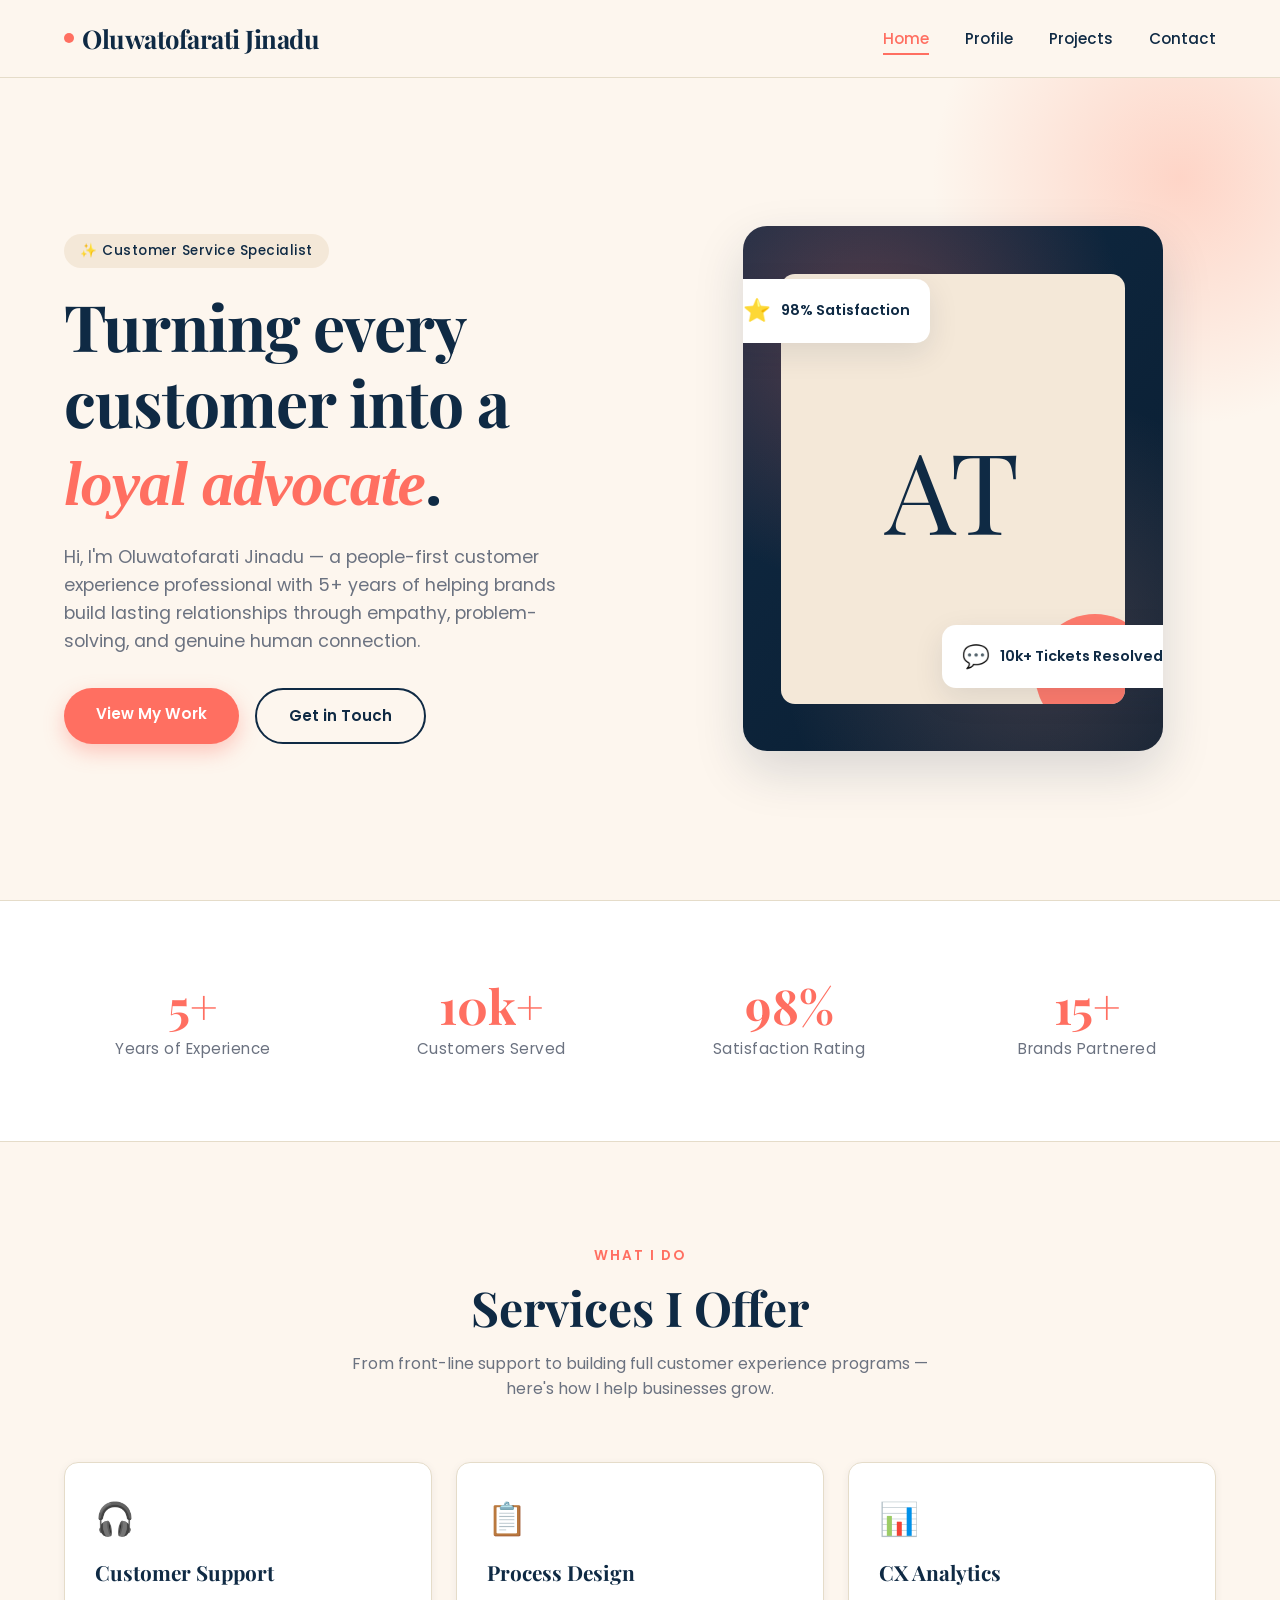
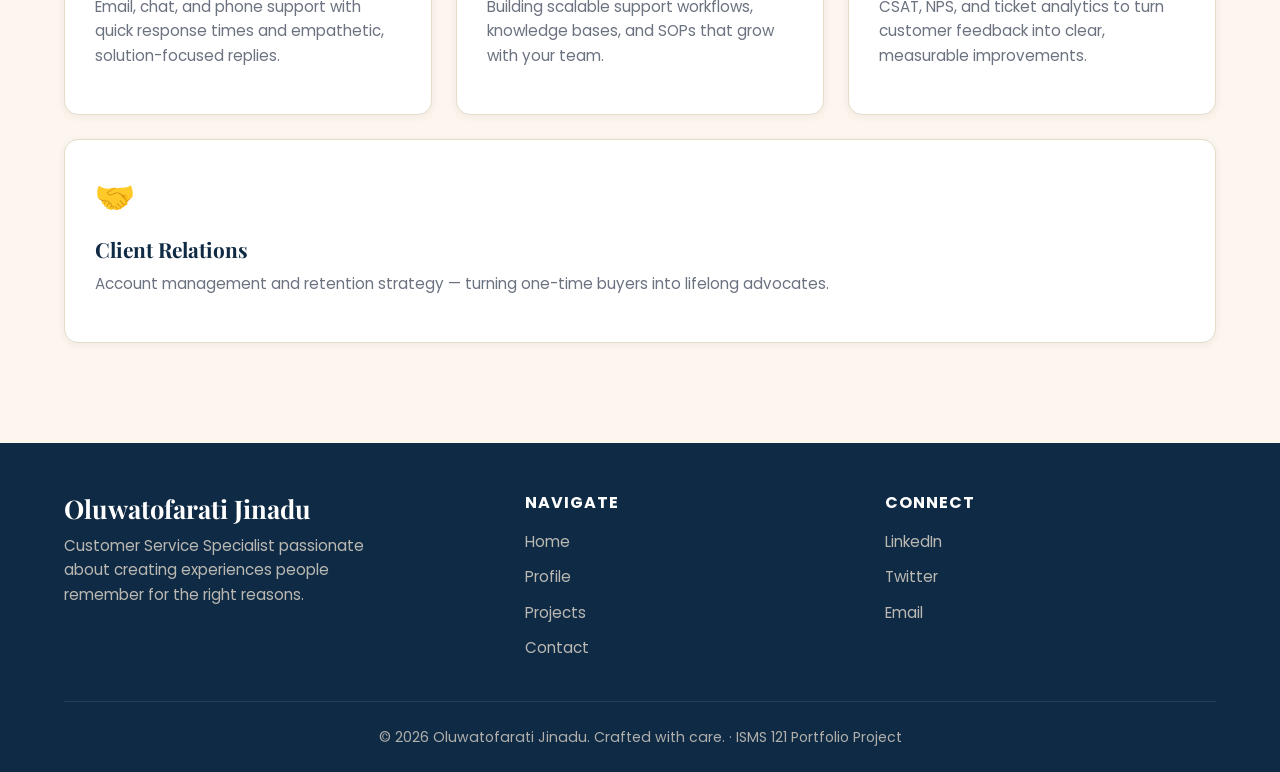
==== commit 2d74e6c1: "Update index.html" ====
--- a/index.html
+++ b/index.html
@@ -3,8 +3,8 @@
 <head>
   <meta charset="UTF-8" />
   <meta name="viewport" content="width=device-width, initial-scale=1.0" />
-  <meta name="description" content="Portfolio of Atofarati Oluwatofarati Jinadu — Customer Service Specialist passionate about creating meaningful customer experiences." />
-  <title>Atofarati Oluwatofarati Jinadu — Customer Service Specialist</title>
+  <meta name="description" content="Portfolio of Oluwatofarati Jinadu — Customer Service Specialist passionate about creating meaningful customer experiences." />
+  <title>Oluwatofarati Jinadu — Customer Service Specialist</title>
   <link rel="stylesheet" href="styles.css" />
   <link rel="preconnect" href="https://fonts.googleapis.com" />
   <link rel="preconnect" href="https://fonts.gstatic.com" crossorigin />
@@ -16,7 +16,7 @@
   <header class="navbar">
     <nav class="nav-wrapper" aria-label="Primary navigation">
       <a href="index.html" class="logo">
-        <span class="logo-dot"></span>Atofarati Oluwatofarati Jinadu
+        <span class="logo-dot"></span>Oluwatofarati Jinadu
       </a>
       <button class="menu-toggle" aria-label="Toggle menu" onclick="document.querySelector('.nav-links').classList.toggle('open')">☰</button>
       <ul class="nav-links">
@@ -36,7 +36,7 @@
           <span class="hero-tag">✨ Customer Service Specialist</span>
           <h1>Turning every customer into a <span class="accent">loyal advocate</span>.</h1>
           <p class="hero-subtitle">
-            Hi, I'm Atofarati Oluwatofarati Jinadu — a people-first customer experience professional with 5+ years of
+            Hi, I'm Oluwatofarati Jinadu — a people-first customer experience professional with 5+ years of
             helping brands build lasting relationships through empathy, problem-solving, and
             genuine human connection.
           </p>
@@ -131,7 +131,7 @@
     <div class="container">
       <div class="footer-content">
         <div class="footer-brand">
-          <h3>Atofarati Oluwatofarati Jinadu</h3>
+          <h3>Oluwatofarati Jinadu</h3>
           <p>Customer Service Specialist passionate about creating experiences people remember for the right reasons.</p>
         </div>
         <div class="footer-links">
@@ -148,12 +148,12 @@
           <ul>
             <li><a href="#">LinkedIn</a></li>
             <li><a href="#">Twitter</a></li>
-            <li><a href="mailto:hello@Atofarati Oluwatofarati Jinadubennett.com">Email</a></li>
+            <li><a href="mailto:hello@Oluwatofarati Jinadubennett.com">Email</a></li>
           </ul>
         </div>
       </div>
       <div class="footer-bottom">
-        &copy; 2026 Atofarati Oluwatofarati Jinadu. Crafted with care. · ISMS 121 Portfolio Project
+        &copy; 2026 Oluwatofarati Jinadu. Crafted with care. · ISMS 121 Portfolio Project
       </div>
     </div>
   </footer>
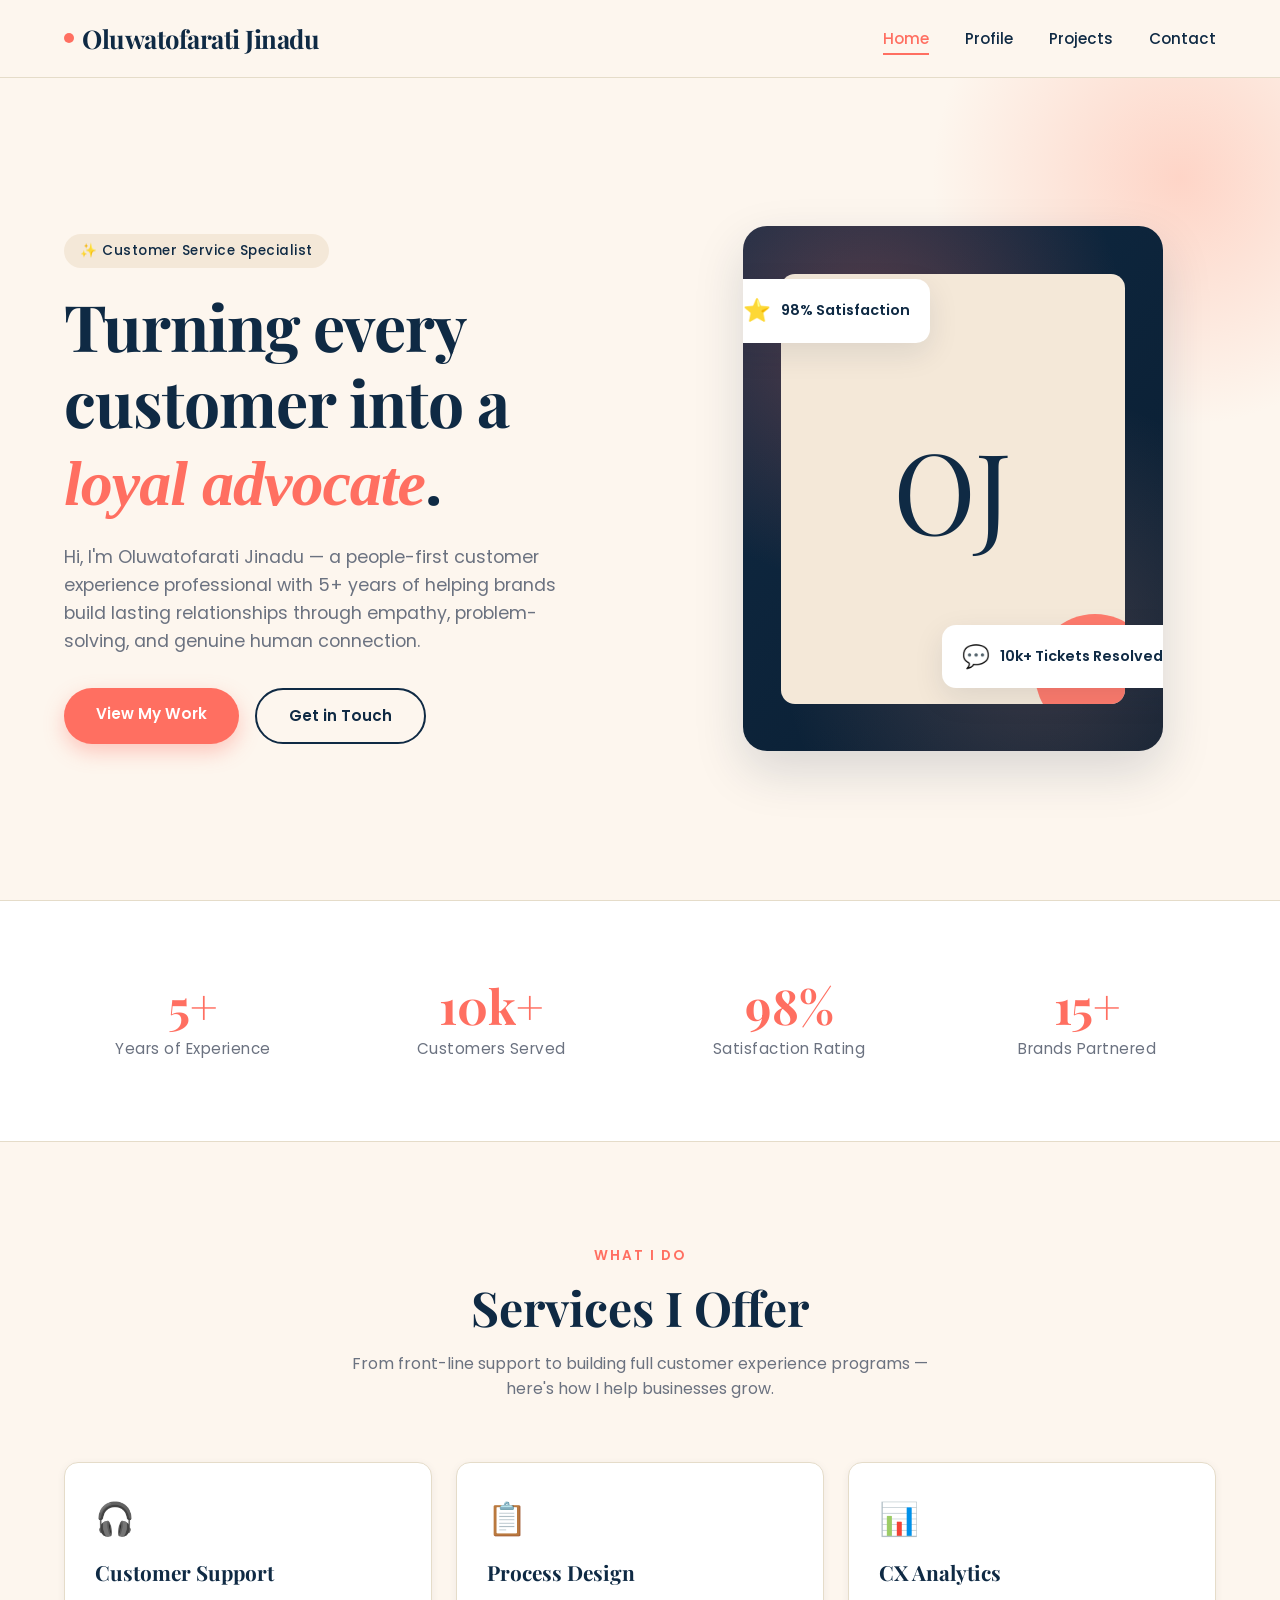
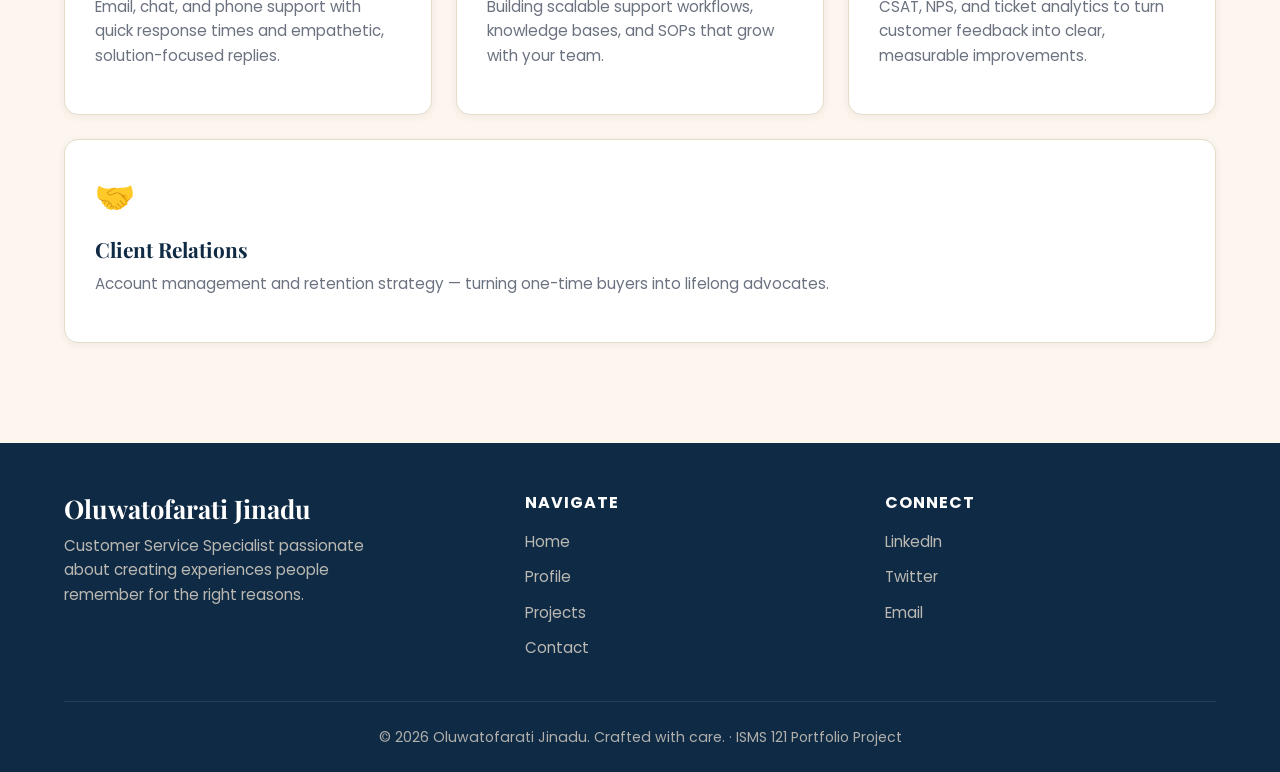
==== commit 5a4da3e1: "Update index.html" ====
--- a/index.html
+++ b/index.html
@@ -48,7 +48,7 @@
 
         <div class="hero-image fade-up delay-2">
           <div class="hero-image-wrap">
-            <div class="hero-avatar">AT</div>
+            <div class="hero-avatar">OJ</div>
             <div class="floating-card card-1">
               <span class="emoji">⭐</span>
               <span>98% Satisfaction</span>
